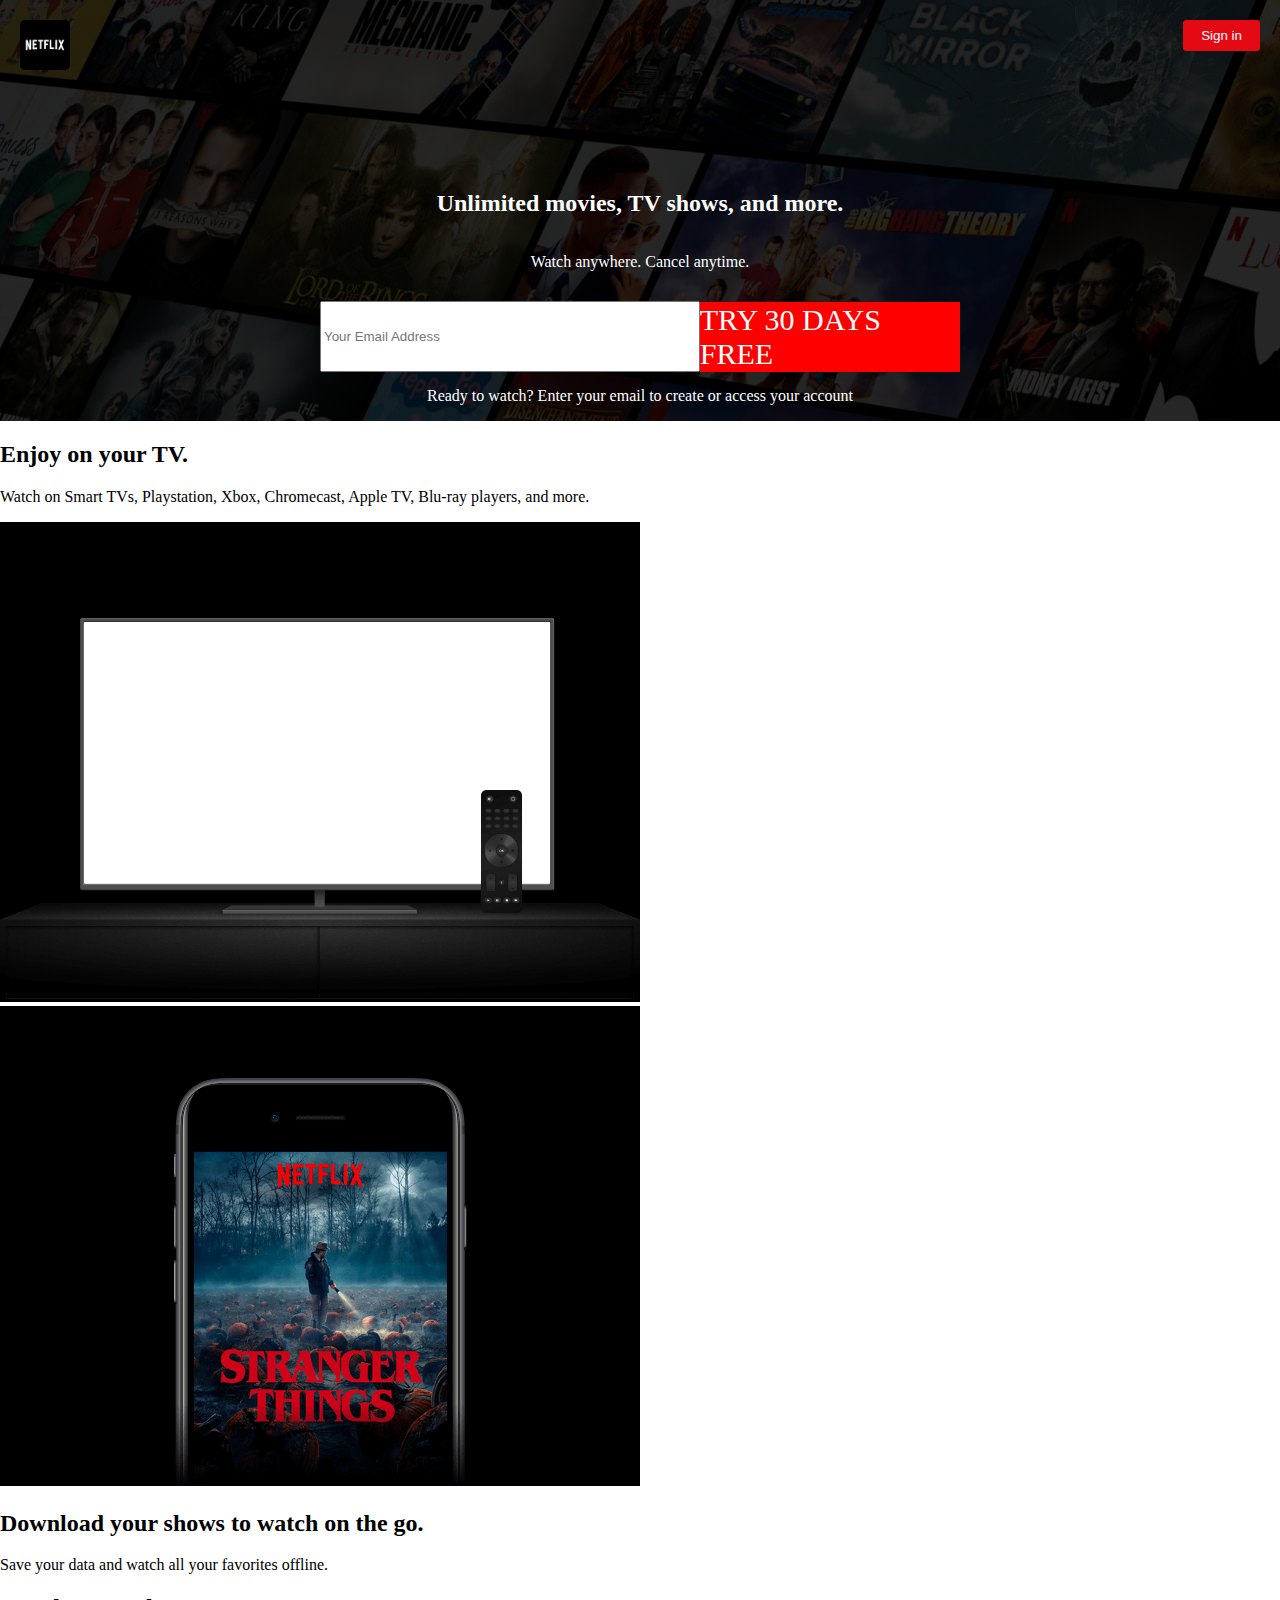
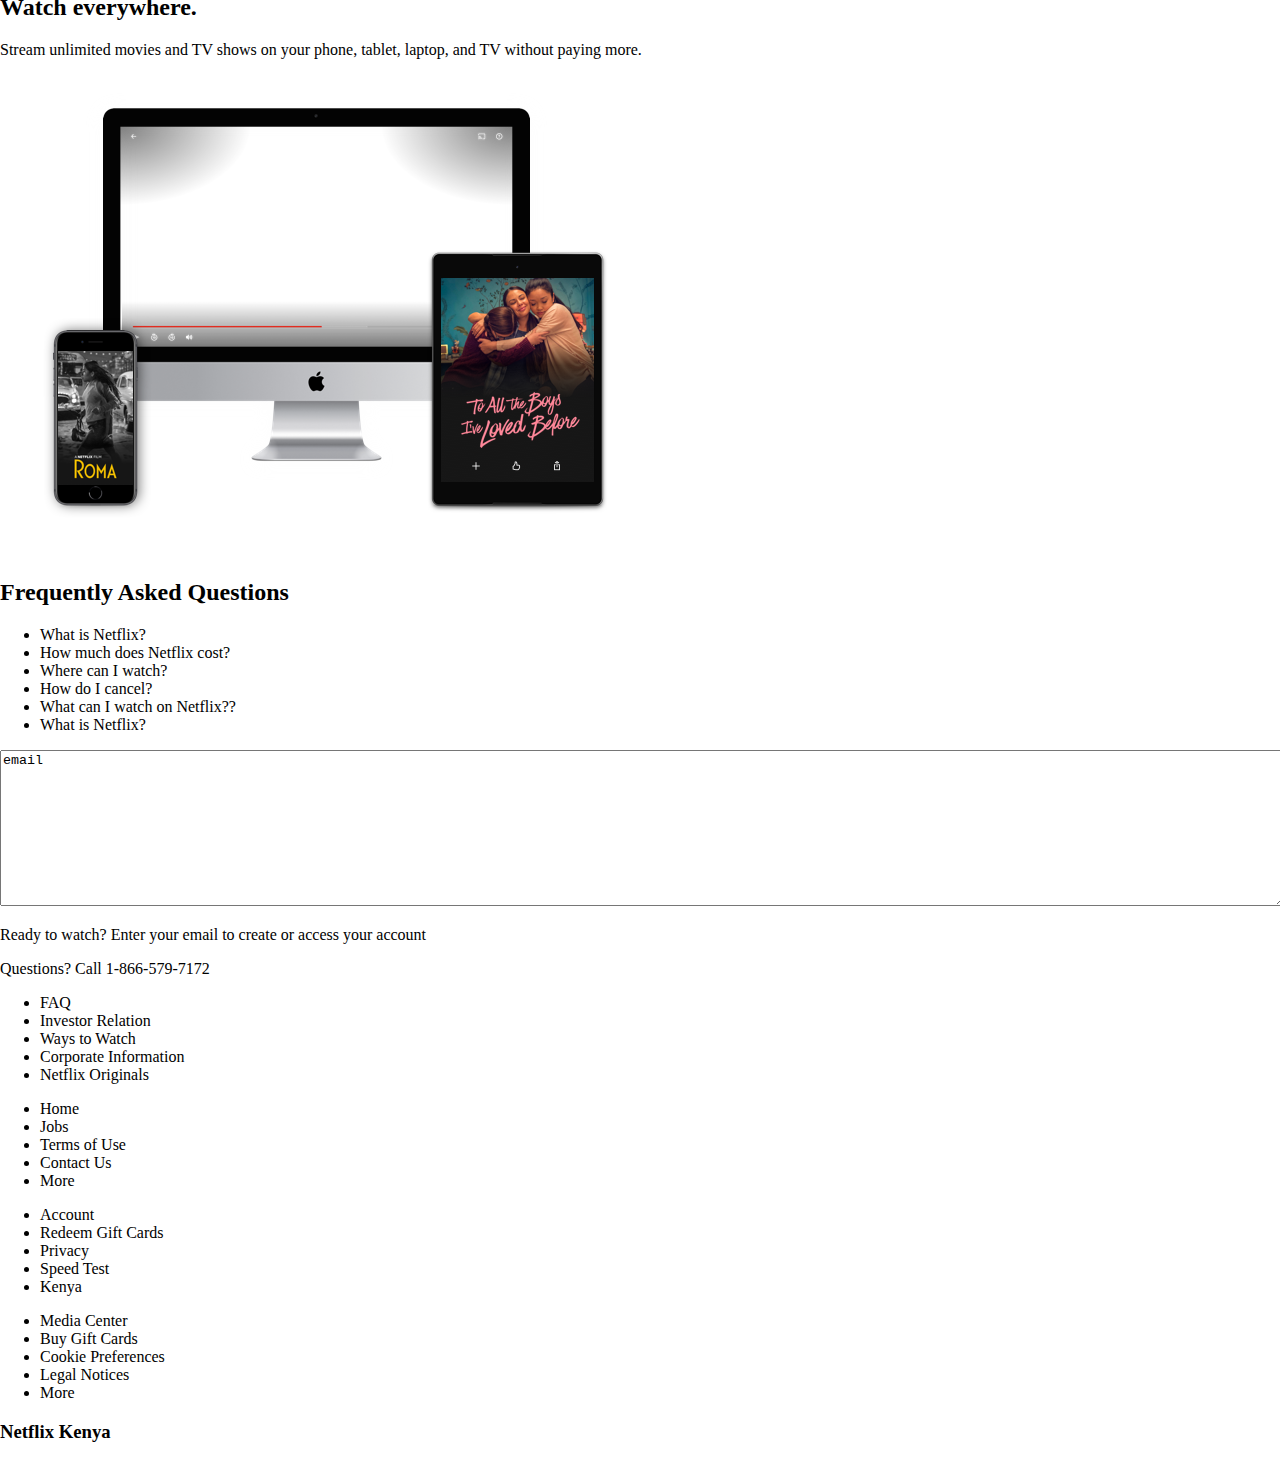
==== netflix_clone/static/index.html @ 39bb4ee6 "initial commit" ====
<!DOCTYPE html>
<html lang="en">

<head>
    <meta charset="UTF-8">
    <meta http-equiv="X-UA-Compatible" content="IE=edge">
    <meta name="viewport" content="width=device-width, initial-scale=1.0">
    <title>A simple netflix clone using HTML and CSS</title>
    <link rel="stylesheet" href="styles.css">
    <link rel="icon" href="../images/logo.png">
</head>

<body>
    <section class="landing">
        <nav>
            <li><img src="../images/logo.png" alt="icon"></li>
            <li><button class="btn1">Sign in</button></li>
        </nav>
        <div class="announce">
            <div>
                <h2>Unlimited movies, TV shows, and more.</h2>
            </div>
            <div>
                <p>Watch anywhere. Cancel anytime.</p>
            </div>
            <div class="signup">
                <input type="text" name="email" id="email" placeholder="Your Email Address">
                <span>Try 30 days free</span>
            </div>
            <p id="ready">Ready to watch? Enter your email to create or access your account</p>
        </div>
    </section>
    <section class="second">
        <h2>Enjoy on your TV.</h2>
        <p>Watch on Smart TVs, Playstation, Xbox, Chromecast, Apple TV, Blu-ray players, and more.</p>
        <img src="../images/tv.png" alt="TV image">
    </section>
    <section class="three">
        <img src="../images/mobile.png" alt="Mobile phone image">
        <h2>Download your shows to watch on the go.</h2>
        <p>Save your data and watch all your favorites offline.</p>
    </section>
    <section class="four">
        <h2>Watch everywhere.</h2>
        <p>Stream unlimited movies and TV shows on
            your phone, tablet, laptop, and TV without paying more.</p>
        <img src="../images/device-pile.png" alt="many devices image">
    </section>
    <section class="faq">
        <h2>Frequently Asked Questions</h2>
        <ul>
            <li>What is Netflix?</li>
            <li>How much does Netflix cost?</li>
            <li>Where can I watch?</li>
            <li>How do I cancel?</li>
            <li>What can I watch on Netflix??</li>
            <li>What is Netflix?</li>
        </ul>
    </section>
    <textarea name="email" id="email" cols="30" rows="10">email</textarea>
    <p>Ready to watch? Enter your email to create or access your account</p>
    <footer>
        <p>Questions? Call 1-866-579-7172</p>
        <ul>
            <li>FAQ</li>
            <li>Investor Relation</li>
            <li>Ways to Watch</li>
            <li>Corporate Information</li>
            <li>Netflix Originals</li>
        </ul>
        <ul>
            <li>Home</li>
            <li>Jobs</li>
            <li>Terms of Use</li>
            <li>Contact Us</li>
            <li>More</li>
        </ul>
        <ul>
            <li>Account</li>
            <li>Redeem Gift Cards</li>
            <li>Privacy</li>
            <li>Speed Test</li>
            <li>Kenya</li>
        </ul>
        <ul>
            <li>Media Center</li>
            <li>Buy Gift Cards</li>
            <li>Cookie Preferences</li>
            <li>Legal Notices</li>
            <li>More</li>
        </ul>
        <h3>Netflix Kenya</h3>
    </footer>

</body>

</html>
---- netflix_clone/static/styles.css ----
@import url("https://fonts.googleapis.com/css?family=IBM+Plex+Sans&display=swap");
@import url("https://fonts.googleapis.com/css?family=Martel+Sans&display=swap");
@import url("https://fonts.googleapis.com/css?family=Roboto&display=swap");

body {
    margin: 0;
    padding: 0;

}

.landing {
    background-image: linear-gradient(rgba(0, 0, 0, 0.8), rgba(0, 0, 0, 0.8)), url(../images/bg.jpg);
}

nav {
    height: 100px;
    list-style-type: none;
    display: flex;
    justify-content: space-between;
}

nav li img {
    margin-left: 20px;
    height: 50%;
    margin-top: 20px;
}

nav li button {
    background-color: #e50914;
    margin-top: 20px;
    margin-right: 20px;
    padding: 7px 17px;
    color: white;
    display: flex;
    flex-direction: row;
    border-radius: 3px;
    border: 1px solid #e50914;
}

body div:nth-of-type(1) {
    display: flex;
    justify-content: center;
    color: #fff;
}

body div:nth-of-type(2) {
    display: flex;
    justify-content: center;
    color: #fff;
}

.announce {
    color: white;
    display: inline-flex;
    flex-direction: column;
    align-items: center;
    justify-content: center;
    text-align: center;
    margin-top: 70px;
}

.signup {
    width: 50%;
    background-color: none;
    min-height: 80px;
    display: flex;
    flex-direction: row;
    align-items: center;
    justify-content: center;
    text-align: left;
    margin-top: 10px;
}

#email {
    width: 100%;
    min-height: 65px;
}

body section span {
    display: inline-flex;
    flex-direction: row;
    align-items: center;
    justify-content: center;
    min-height: 70px;
    width: 70%;
    font-size: 30px;
    text-transform: uppercase;
    background-color: #f00;
}

#ready {
    margin-top: 10px;
    font-weight: normal;
    color: #fff;
}
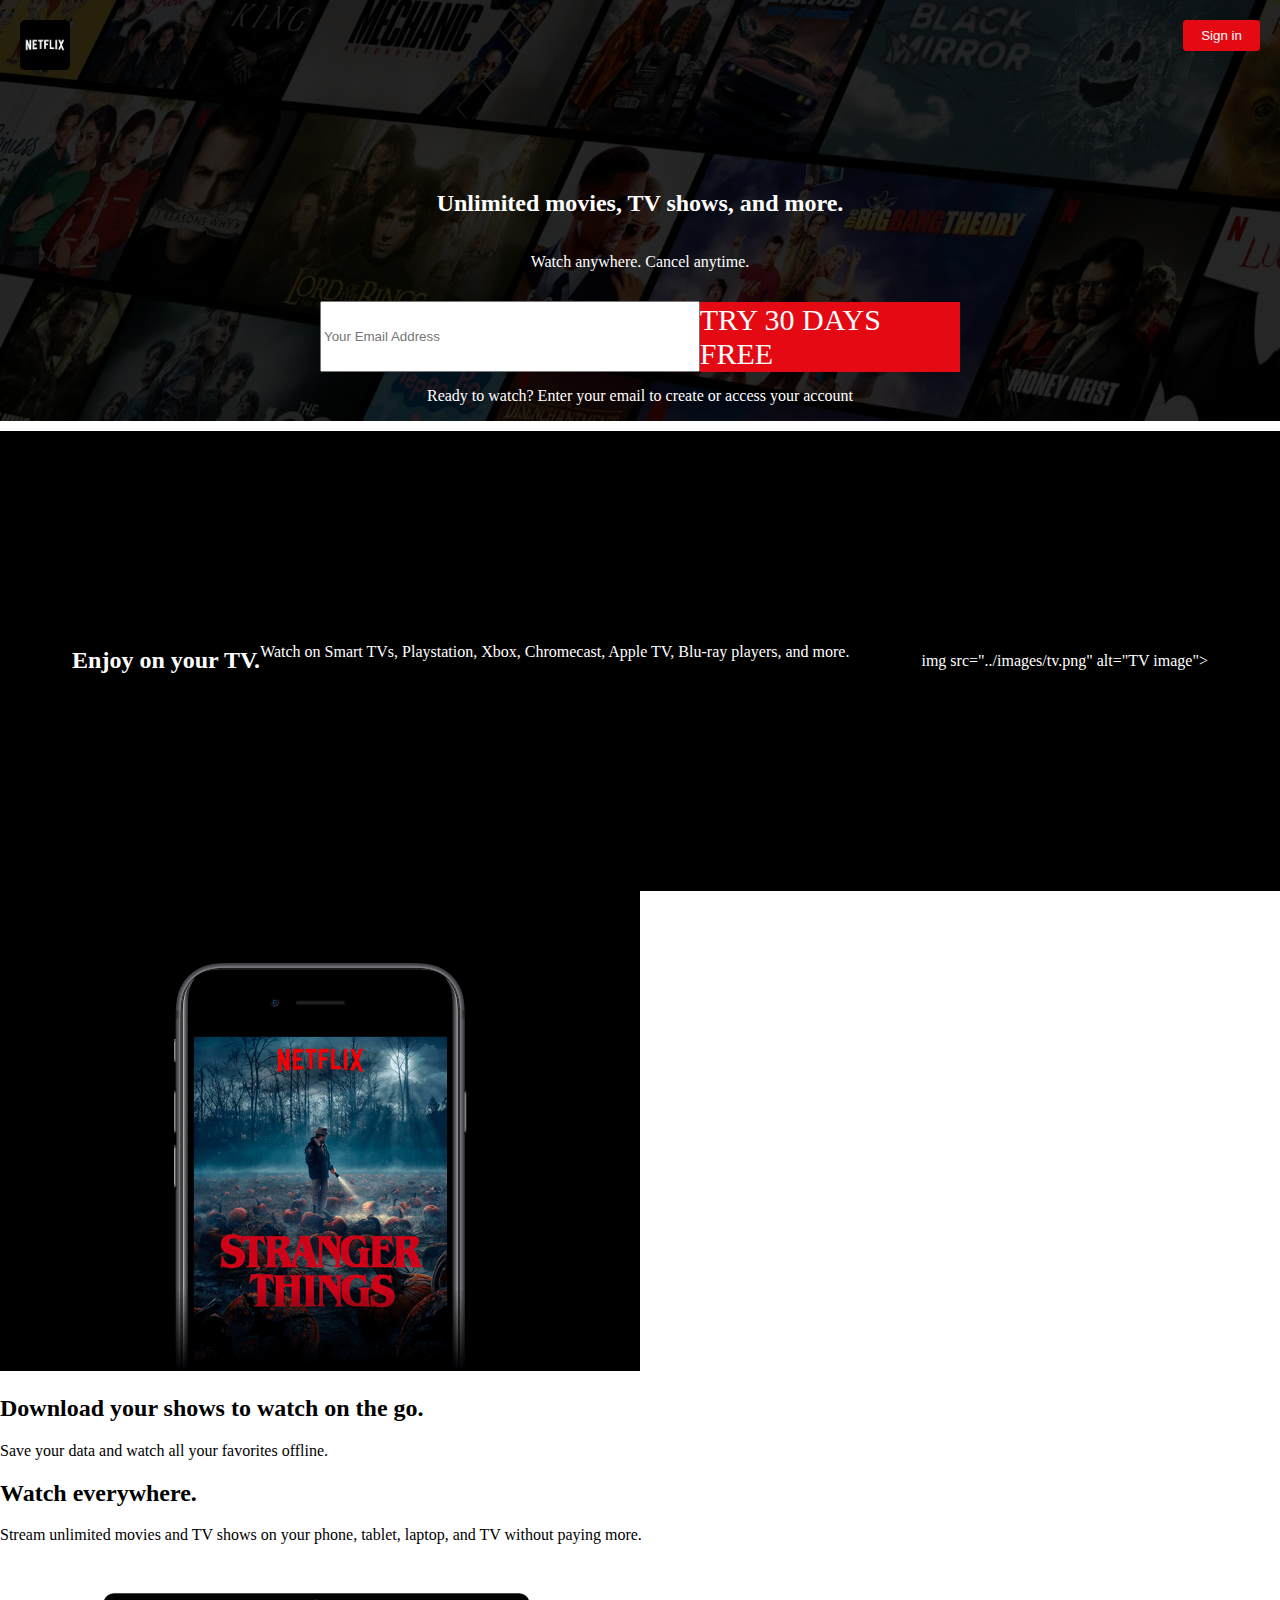
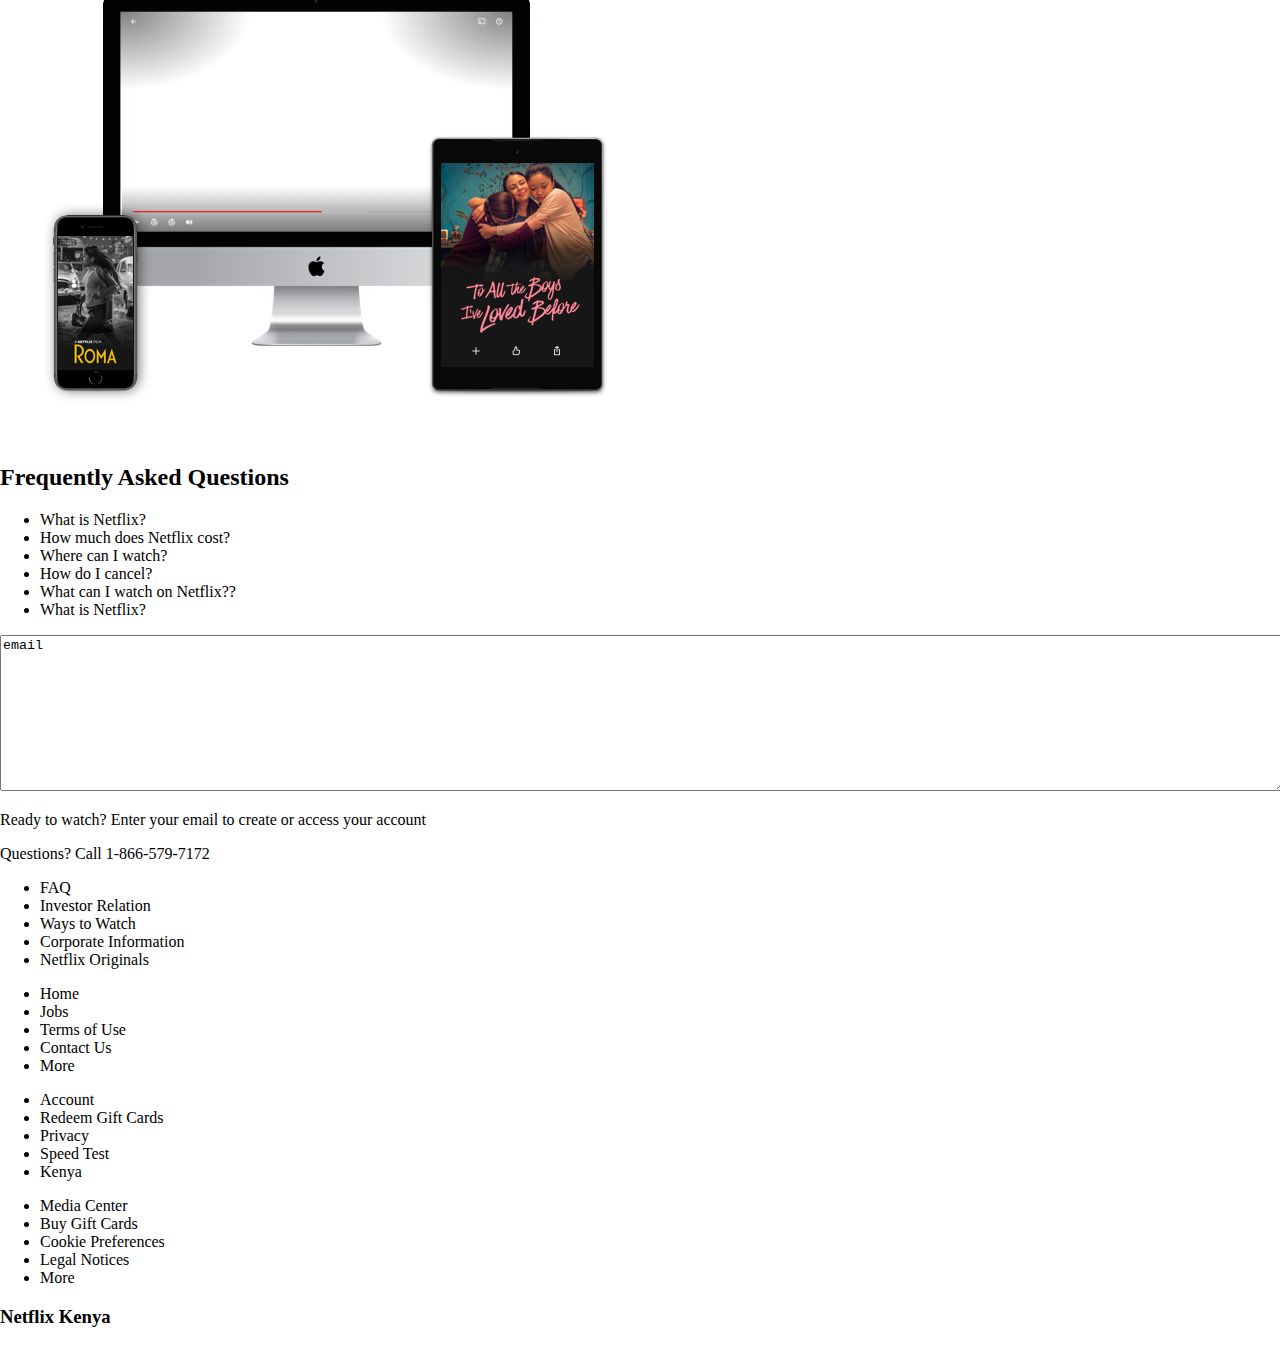
==== commit 873ec4e7: "css commits" ====
--- a/netflix_clone/static/index.html
+++ b/netflix_clone/static/index.html
@@ -31,9 +31,11 @@
         </div>
     </section>
     <section class="second">
-        <h2>Enjoy on your TV.</h2>
-        <p>Watch on Smart TVs, Playstation, Xbox, Chromecast, Apple TV, Blu-ray players, and more.</p>
-        <img src="../images/tv.png" alt="TV image">
+        <div class="text">
+            <h2>Enjoy on your TV.</h2>
+            <p>Watch on Smart TVs, Playstation, Xbox, Chromecast, Apple TV, Blu-ray players, and more.</p>
+        </div>
+        <div class="image">img src="../images/tv.png" alt="TV image"></div>
     </section>
     <section class="three">
         <img src="../images/mobile.png" alt="Mobile phone image">
--- a/netflix_clone/static/styles.css
+++ b/netflix_clone/static/styles.css
@@ -85,11 +85,43 @@
     width: 70%;
     font-size: 30px;
     text-transform: uppercase;
-    background-color: #f00;
+    background-color: #e50914;
 }
 
 #ready {
     margin-top: 10px;
     font-weight: normal;
     color: #fff;
+}
+
+.second {
+    width: 100%;
+    min-height: 460px;
+    background-color: black;
+    margin-top: 10px;
+    display: flex;
+    flex-direction: row;
+    align-items: center;
+    justify-content: space-evenly;
+    text-align: left;
+}
+
+.second img {
+    display: flex;
+    justify-content: center;
+    flex-direction: row;
+    object-fit: contain;
+    object-position: center;
+    align-self: center;
+    max-width: 100%;
+    height: 350px;
+}
+
+.second .image {
+    display: flex;
+    justify-content: center;
+    flex-direction: row;
+    align-items: center;
+    align-self: center;
+    object-fit: contain;
 }